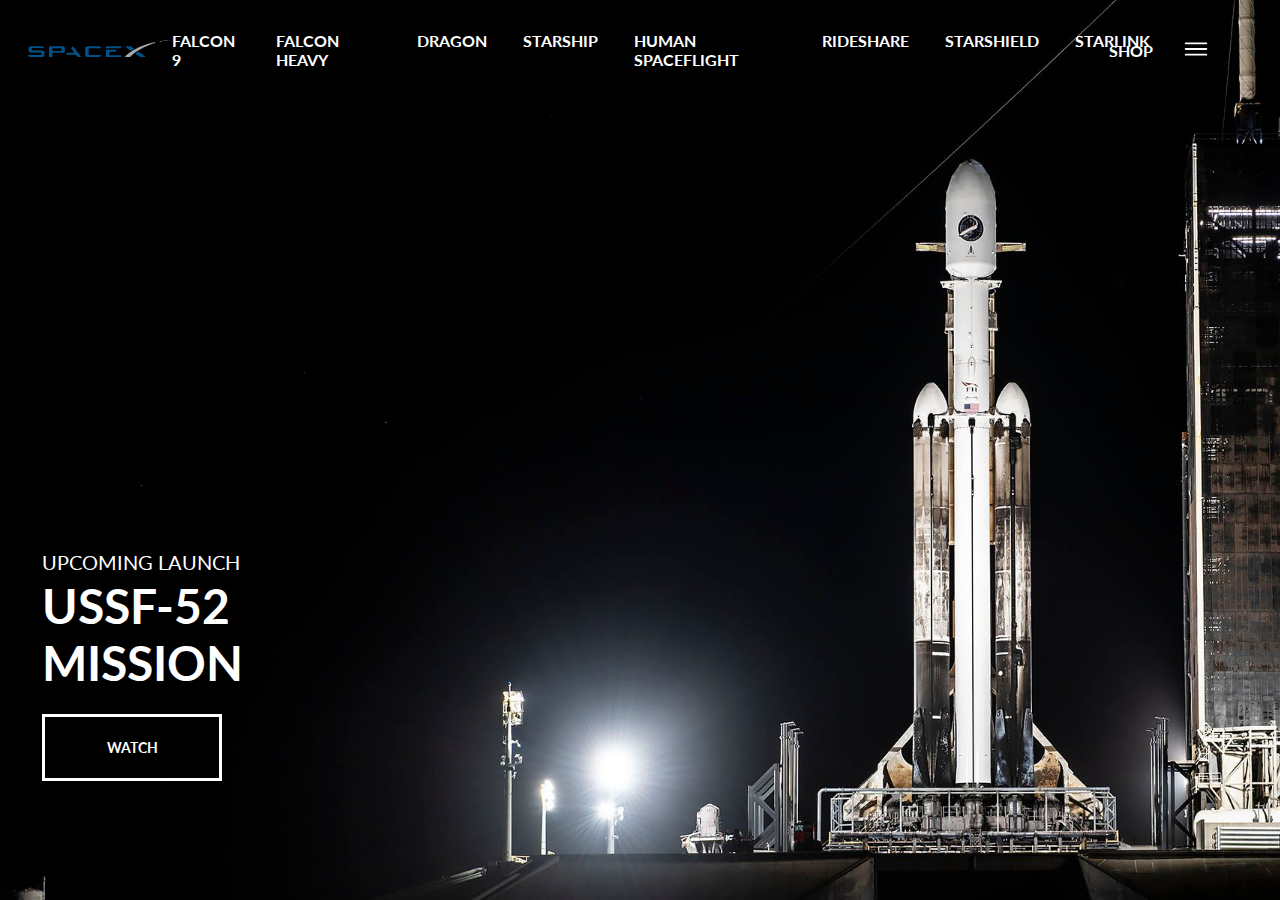
==== index.html @ ea45a8c1 "first commit navigation bar and first section" ====
<!DOCTYPE html>
<html lang="en">
<head>
    <meta charset="UTF-8">
    <meta name="viewport" content="width=device-width, initial-scale=1.0">
    <title>SpaceX</title>
    <link rel="stylesheet" href="style.css">
</head>
<body>
    <div class="box1">
        <nav>
            <div class="logo">
                <img width="144px" src="./resources/images/Logo.svg" alt="">
            </div>
            <div class="menu-bar">
                <ul>
                    <li class="underline"><a href="/">FALCON 9</a></li>
                    <li class="underline"><a href="/">FALCON HEAVY</a></li>
                    <li class="underline"><a href="/">DRAGON</a></li>
                    <li class="underline"><a href="/">STARSHIP</a></li>
                    <li class="underline"><a href="/">HUMAN SPACEFLIGHT</li></a></li>
                    <li class="underline"><a href="/">RIDESHARE
                    </a></li>
                    <li class="underline"><a href="/">STARSHIELD
                    </a></li>
                    <li class="underline"><a href="/">STARLINK</a></li>
                </ul>
            </div>
            <div class="shop-dropdown">
                <span>
                    SHOP
                </span>
                <span>
                    <img src="/resources/images/threeline.svg" alt="">
                </span>
                    </div>
        </nav>
        <div class="lower-text">
            <p>UPCOMING LAUNCH</p>
            <h1>USSF-52 MISSION</h1>
            <button>
                <p>

                    WATCH
                </p>
            </button>
        </div>


    </div>
</body>
</html>
---- style.css ----
@import url('https://fonts.googleapis.com/css2?family=Lato:wght@300;400;700&display=swap');


*{
    margin: 0;
    padding: 0;
    font-family: 'Lato', sans-serif;
}
.box1{
    background-image: url(./resources/images/Firstimage.jpg);
    height: 100vh;
    width: 100vw;
    background-size: cover;
    position: relative;
}


/* css of navigation bar */
nav{
    height: 100px;
    display: flex;
    align-items: center;
    justify-content: space-between;
    padding:0px 28px;
    /* border:2px solid green; */
}
.menu-bar{
    display: flex;
    width: max-content;
    justify-content: space-around;
    /* border: 2px solid red; */
}
.menu-bar ul{
    display: flex;
    gap:36px;

}
.menu-bar ul li a{
    color: white;
    cursor: pointer;
    text-decoration: none;
    font-size: 16px;
    font-weight: bolder;
}
.menu-bar ul li a:hover{
    color: white;
    cursor: pointer;
    text-decoration: none;
    font-size: 16px;
    font-weight: bolder;
}
.shop-dropdown{
    right: 41px;
    position: relative;
    justify-content: space-between;
    align-items: center;
    display: flex;
    width: 106px;
    color:white;
    cursor: pointer;
    /* border: 2px solid red; */
}
.shop-dropdown span{
    font-weight: bolder;
}
.shop-dropdown img{
    filter: invert(1);
   height:30px;
   
}




/* css of lower left text */
.lower-text{
    /* background-color: aqua; */
    width: 30vw;
    position: relative;
    top: 50vh;
    right:-42px;
    color:white;
    display: flex;
    flex-direction: column;
    row-gap: 3px;
}

.lower-text p{
    font-size: 20px;

}
.lower-text h1{
    font-size: 48px;
}
.lower-text button{
    border: 3px solid rgb(255, 255, 255);
    width:180px;
    height: 67px;
    display: flex;
    align-items: center;
    justify-content: center;
    margin: 20px 0px 0px 0px;
    background-color: transparent;
    color:white;
    font-weight: bolder;
}
.lower-text button:hover{
    background-color: white;
    color: black;
}
.lower-text button p{
    font-size: 14px;
    
   
}
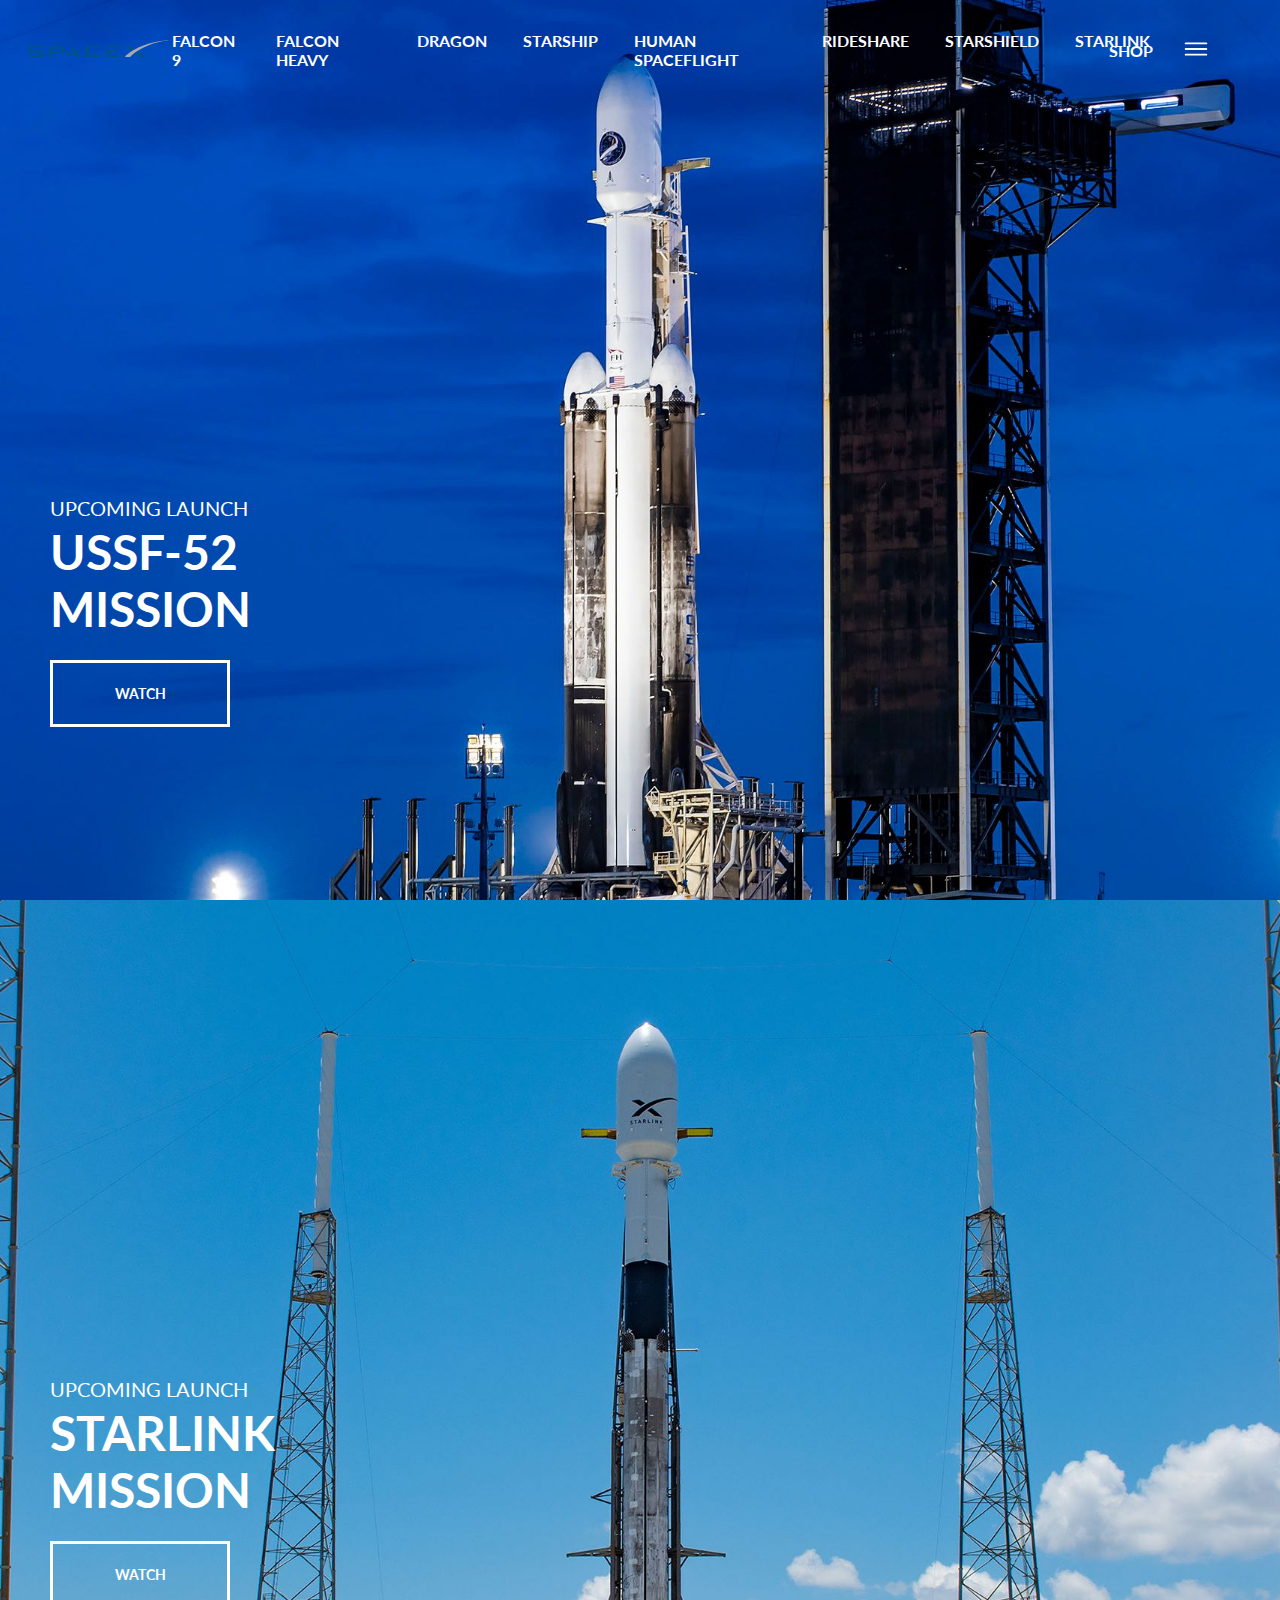
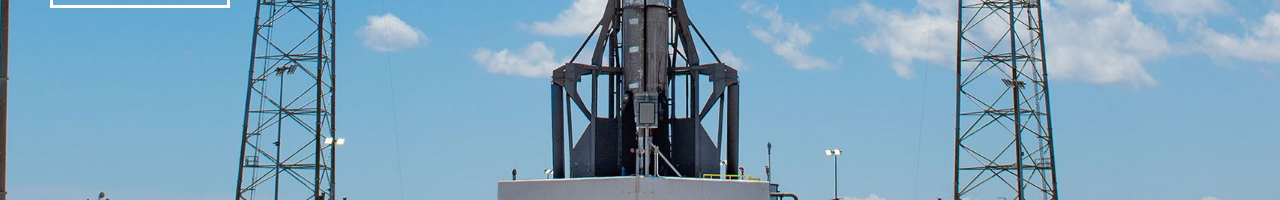
==== commit cc69cbcf: "Second section added" ====
--- a/index.html
+++ b/index.html
@@ -5,8 +5,12 @@
     <meta name="viewport" content="width=device-width, initial-scale=1.0">
     <title>SpaceX</title>
     <link rel="stylesheet" href="style.css">
+    
 </head>
 <body>
+    
+
+    
     <div class="box1">
         <nav>
             <div class="logo">
@@ -45,8 +49,36 @@
                 </p>
             </button>
         </div>
+        
 
 
     </div>
+    <div class="box2">
+        <div class="lower-text-box2">
+            <p>UPCOMING LAUNCH</p>
+            <h1>STARLINK MISSION</h1>
+            <button>
+                <p>
+
+                    WATCH
+                </p>
+            </button>
+        </div>
+    </div>
+    <!-- <div class="box3">
+        <div class="lower-text-box2">
+            <div class="video-contaner"><video src="./resources/videos/3rd-section-Rocket-launch-video.mp4" muted autoplay></video></div>
+            
+            <p>UPCOMING LAUNCH</p>
+            <h1>STARSHIP'S SECOND FLIGHT TEST</h1>
+            <button>
+                <p>
+
+                    LEARN MORE
+                </p>
+            </button>
+        </div>
+    </div> -->
+
 </body>
 </html>--- a/style.css
+++ b/style.css
@@ -5,13 +5,17 @@
     margin: 0;
     padding: 0;
     font-family: 'Lato', sans-serif;
+    
 }
 .box1{
-    background-image: url(./resources/images/Firstimage.jpg);
+    background-image: url(./resources/images/SecondImage.jpg);
     height: 100vh;
     width: 100vw;
     background-size: cover;
     position: relative;
+    box-sizing: border-box;
+    background-position: center center;
+    background-repeat: no-repeat;
 }
 
 
@@ -34,6 +38,9 @@
     display: flex;
     gap:36px;
 
+}
+.menu-bar ul li{
+    list-style: none;
 }
 .menu-bar ul li a{
     color: white;
@@ -77,8 +84,8 @@
     /* background-color: aqua; */
     width: 30vw;
     position: relative;
-    top: 50vh;
-    right:-42px;
+    top: 44vh;
+    right: -50px;
     color:white;
     display: flex;
     flex-direction: column;
@@ -110,6 +117,70 @@
 }
 .lower-text button p{
     font-size: 14px;
+}
+/* css for second section */
+ .box2{
+    background-image: url(./resources/images/Box2-image.jpg);
     
-   
+    width:100vw;
+    height: 100vh;
+
+    background-size: cover;
+    box-sizing: border-box;
+    position: relative;
+    background-position: center center;
+    background-repeat: no-repeat;
+    
 }
+
+.lower-text-box2{
+    /* background-color: aqua; */
+    width: 30vw;
+    position: relative;
+    top: 53vh;
+    right:-50px;
+    color:white;
+    display: flex;
+    flex-direction: column;
+    row-gap: 3px;
+}
+
+.lower-text-box2 p{
+    font-size: 20px;
+
+}
+.lower-text-box2 h1{
+    font-size: 48px;
+}
+.lower-text-box2 button{
+    border: 3px solid rgb(255, 255, 255);
+    width:180px;
+    height: 67px;
+    display: flex;
+    align-items: center;
+    justify-content: center;
+    margin: 20px 0px 0px 0px;
+    background-color: transparent;
+    color:white;
+    font-weight: bolder;
+}
+.lower-text-box2 button:hover{
+    background-color: white;
+    color: black;
+}
+.lower-text-box2 button p{
+    font-size: 14px;
+} 
+/* sec 3 css for video */
+/* .box3{
+    background-color: aquamarine;
+    width:100vw;
+    height: 100vh;
+
+    background-size: cover;
+    box-sizing: border-box;
+    position: relative;
+    background-position: center center;
+    background-repeat: no-repeat;
+    
+} */